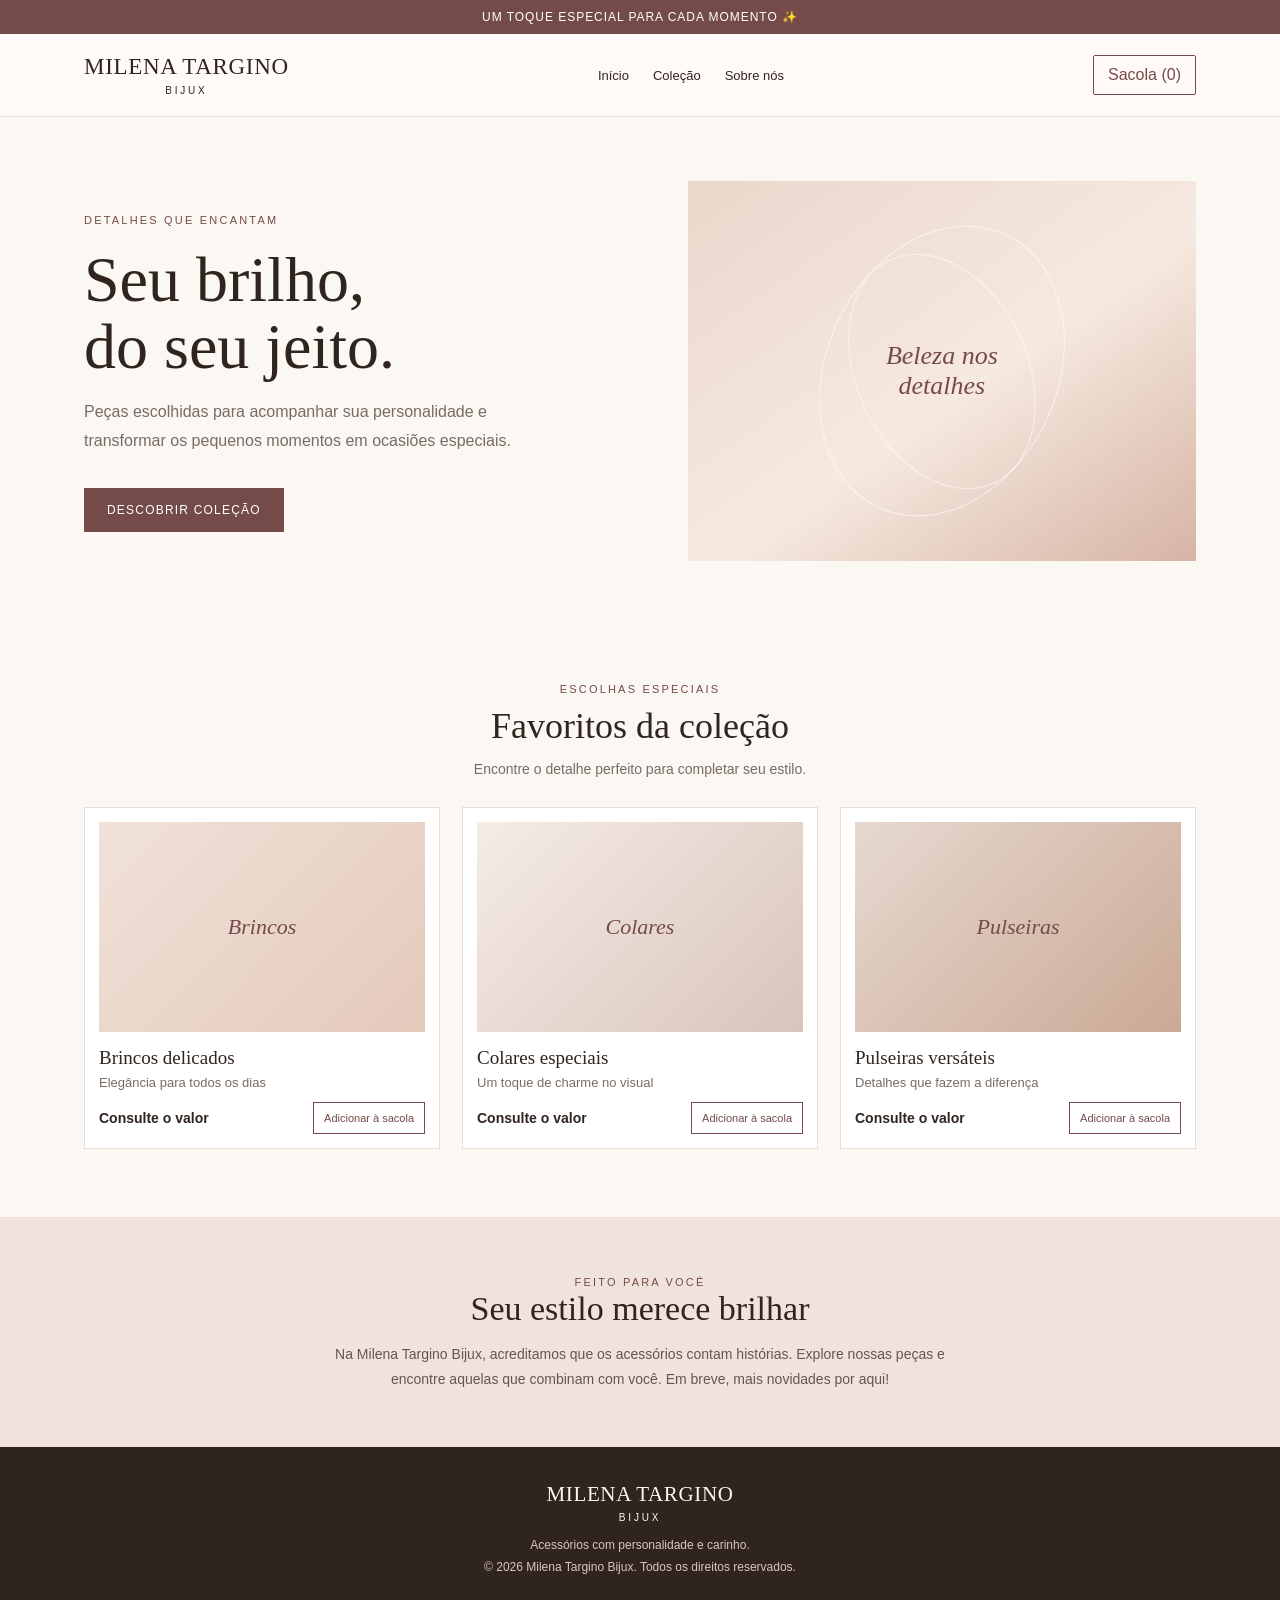
==== index.html @ f4b6da20 "Create initial storefront for Milena Targino Bijux" ====
<!doctype html>
<html lang="pt-BR">
<head>
  <meta charset="utf-8">
  <meta name="viewport" content="width=device-width, initial-scale=1">
  <meta name="theme-color" content="#f8f1ec">
  <meta name="description" content="Acessórios e bijuterias para destacar sua beleza. Conheça a Milena Targino Bijux.">
  <title>Milena Targino Bijux | Acessórios com personalidade</title>
  <style>
    :root{--ink:#30241f;--muted:#796b64;--cream:#fbf7f3;--rose:#ead2cb;--wine:#754b4a;--line:#e8ddd6}
    *{box-sizing:border-box}html{scroll-behavior:smooth}body{margin:0;background:var(--cream);color:var(--ink);font-family:Arial,Helvetica,sans-serif}
    a{color:inherit;text-decoration:none}button{font:inherit;cursor:pointer}.announcement{background:var(--wine);color:#fff;text-align:center;padding:10px 16px;font-size:12px;letter-spacing:.08em}
    header{background:#fffaf7;border-bottom:1px solid var(--line)}.nav{max-width:1160px;margin:auto;padding:20px 24px;display:flex;align-items:center;justify-content:space-between;gap:20px}
    .brand{font-family:Georgia,serif;font-size:23px;letter-spacing:.03em}.brand small{display:block;font:10px Arial,sans-serif;letter-spacing:.28em;text-align:center;margin-top:5px}.links{display:flex;gap:24px;font-size:13px}.cart{border:1px solid var(--wine);background:transparent;padding:10px 14px;color:var(--wine);border-radius:2px}
    .hero{max-width:1160px;margin:auto;padding:64px 24px 70px;display:grid;grid-template-columns:1.05fr .95fr;align-items:center;gap:42px}.eyebrow{text-transform:uppercase;letter-spacing:.2em;font-size:11px;color:var(--wine)}h1{font:clamp(42px,5vw,66px)/1.05 Georgia,serif;font-weight:normal;margin:18px 0}.hero p{color:var(--muted);font-size:16px;line-height:1.8;max-width:440px}.cta{display:inline-block;background:var(--wine);color:white;padding:15px 23px;margin-top:16px;font-size:12px;letter-spacing:.1em;text-transform:uppercase}.hero-art{min-height:380px;background:linear-gradient(145deg,#ead7cc,#f6e9df 55%,#d6b4a5);display:flex;align-items:center;justify-content:center;position:relative;overflow:hidden}.hero-art:before,.hero-art:after{content:"";position:absolute;border:1px solid #fff9;border-radius:50%;width:230px;height:300px;transform:rotate(25deg)}.hero-art:after{width:170px;height:245px;transform:rotate(-25deg)}.hero-art span{font:italic 26px Georgia,serif;color:#754b4a;text-align:center;z-index:1;padding:20px}
    .section{max-width:1160px;margin:auto;padding:48px 24px 68px}.section-head{text-align:center;margin-bottom:30px}.section-head h2{font:normal 36px Georgia,serif;margin:8px 0}.section-head p{color:var(--muted);font-size:14px}
    .products{display:grid;grid-template-columns:repeat(3,1fr);gap:22px}.product{background:white;border:1px solid var(--line);padding:14px}.product-art{height:210px;background:linear-gradient(135deg,#f0e2d9,#e4c9bb);display:grid;place-items:center;color:#754b4a;font:italic 22px Georgia,serif}.product:nth-child(2) .product-art{background:linear-gradient(135deg,#f5ece6,#d8c5bb)}.product:nth-child(3) .product-art{background:linear-gradient(135deg,#e6d9d0,#cba995)}.product h3{font:normal 19px Georgia,serif;margin:15px 0 6px}.product p{color:var(--muted);font-size:13px;margin:0 0 12px}.product-bottom{display:flex;align-items:center;justify-content:space-between;gap:8px}.price{font-weight:bold;font-size:14px}.add{background:transparent;border:1px solid var(--wine);color:var(--wine);padding:9px 10px;font-size:11px}
    .about{background:#f0e3dc;text-align:center;padding:55px 24px}.about h2{font:normal 34px Georgia,serif;margin:0 0 14px}.about p{max-width:620px;margin:auto;color:#655650;line-height:1.8;font-size:14px}
    footer{background:#30241f;color:#fff5ef;padding:35px 24px;text-align:center}footer .brand{font-size:21px}footer p{font-size:12px;color:#d8c7be;line-height:1.8}.notice{position:fixed;bottom:18px;left:50%;transform:translateX(-50%);background:#30241f;color:white;padding:12px 18px;font-size:13px;display:none;z-index:3}
    @media(max-width:700px){.nav{padding:16px;flex-wrap:wrap}.links{order:3;width:100%;justify-content:center;gap:18px}.brand{font-size:20px}.hero{padding:40px 20px;grid-template-columns:1fr;gap:28px}.hero-art{min-height:260px}.section{padding:38px 18px 48px}.products{grid-template-columns:1fr;gap:15px}.product-art{height:230px}.section-head h2{font-size:30px}.cart{padding:8px 10px;font-size:12px}}
  </style>
</head>
<body>
  <div class="announcement">UM TOQUE ESPECIAL PARA CADA MOMENTO ✨</div>
  <header><nav class="nav" aria-label="Navegação principal">
    <a class="brand" href="#" aria-label="Milena Targino Bijux - início">MILENA TARGINO<small>BIJUX</small></a>
    <div class="links"><a href="#inicio">Início</a><a href="#colecao">Coleção</a><a href="#sobre">Sobre nós</a></div>
    <button class="cart" id="cartButton" type="button">Sacola (<span id="cartCount">0</span>)</button>
  </nav></header>
  <main>
    <section class="hero" id="inicio">
      <div><span class="eyebrow">Detalhes que encantam</span><h1>Seu brilho,<br>do seu jeito.</h1><p>Peças escolhidas para acompanhar sua personalidade e transformar os pequenos momentos em ocasiões especiais.</p><a class="cta" href="#colecao">Descobrir coleção</a></div>
      <div class="hero-art" role="img" aria-label="Arte decorativa em tons suaves"><span>Beleza nos<br>detalhes</span></div>
    </section>
    <section class="section" id="colecao"><div class="section-head"><span class="eyebrow">Escolhas especiais</span><h2>Favoritos da coleção</h2><p>Encontre o detalhe perfeito para completar seu estilo.</p></div>
      <div class="products">
        <article class="product"><div class="product-art" aria-label="Ilustração decorativa de brincos">Brincos</div><h3>Brincos delicados</h3><p>Elegância para todos os dias</p><div class="product-bottom"><span class="price">Consulte o valor</span><button class="add" data-product="Brincos delicados">Adicionar à sacola</button></div></article>
        <article class="product"><div class="product-art" aria-label="Ilustração decorativa de colar">Colares</div><h3>Colares especiais</h3><p>Um toque de charme no visual</p><div class="product-bottom"><span class="price">Consulte o valor</span><button class="add" data-product="Colares especiais">Adicionar à sacola</button></div></article>
        <article class="product"><div class="product-art" aria-label="Ilustração decorativa de pulseira">Pulseiras</div><h3>Pulseiras versáteis</h3><p>Detalhes que fazem a diferença</p><div class="product-bottom"><span class="price">Consulte o valor</span><button class="add" data-product="Pulseiras versáteis">Adicionar à sacola</button></div></article>
      </div>
    </section>
    <section class="about" id="sobre"><span class="eyebrow">Feito para você</span><h2>Seu estilo merece brilhar</h2><p>Na Milena Targino Bijux, acreditamos que os acessórios contam histórias. Explore nossas peças e encontre aquelas que combinam com você. Em breve, mais novidades por aqui!</p></section>
  </main>
  <footer><div class="brand">MILENA TARGINO<small>BIJUX</small></div><p>Acessórios com personalidade e carinho.<br>© <span id="year"></span> Milena Targino Bijux. Todos os direitos reservados.</p></footer>
  <div class="notice" id="notice" role="status" aria-live="polite"></div>
  <script>
    const cart = [];
    const count = document.getElementById('cartCount');
    const notice = document.getElementById('notice');
    document.getElementById('year').textContent = new Date().getFullYear();
    document.querySelectorAll('.add').forEach(button => button.addEventListener('click', () => {
      cart.push(button.dataset.product);
      count.textContent = cart.length;
      notice.textContent = button.dataset.product + ' adicionados à sacola.';
      notice.style.display = 'block';
      window.clearTimeout(window.noticeTimer);
      window.noticeTimer = window.setTimeout(() => notice.style.display = 'none', 2400);
    }));
    document.getElementById('cartButton').addEventListener('click', () => {
      notice.textContent = cart.length ? 'Na sua sacola: ' + cart.join(', ') + '.' : 'Sua sacola está vazia por enquanto.';
      notice.style.display = 'block';
      window.clearTimeout(window.noticeTimer);
      window.noticeTimer = window.setTimeout(() => notice.style.display = 'none', 3200);
    });
  </script>
</body>
</html>
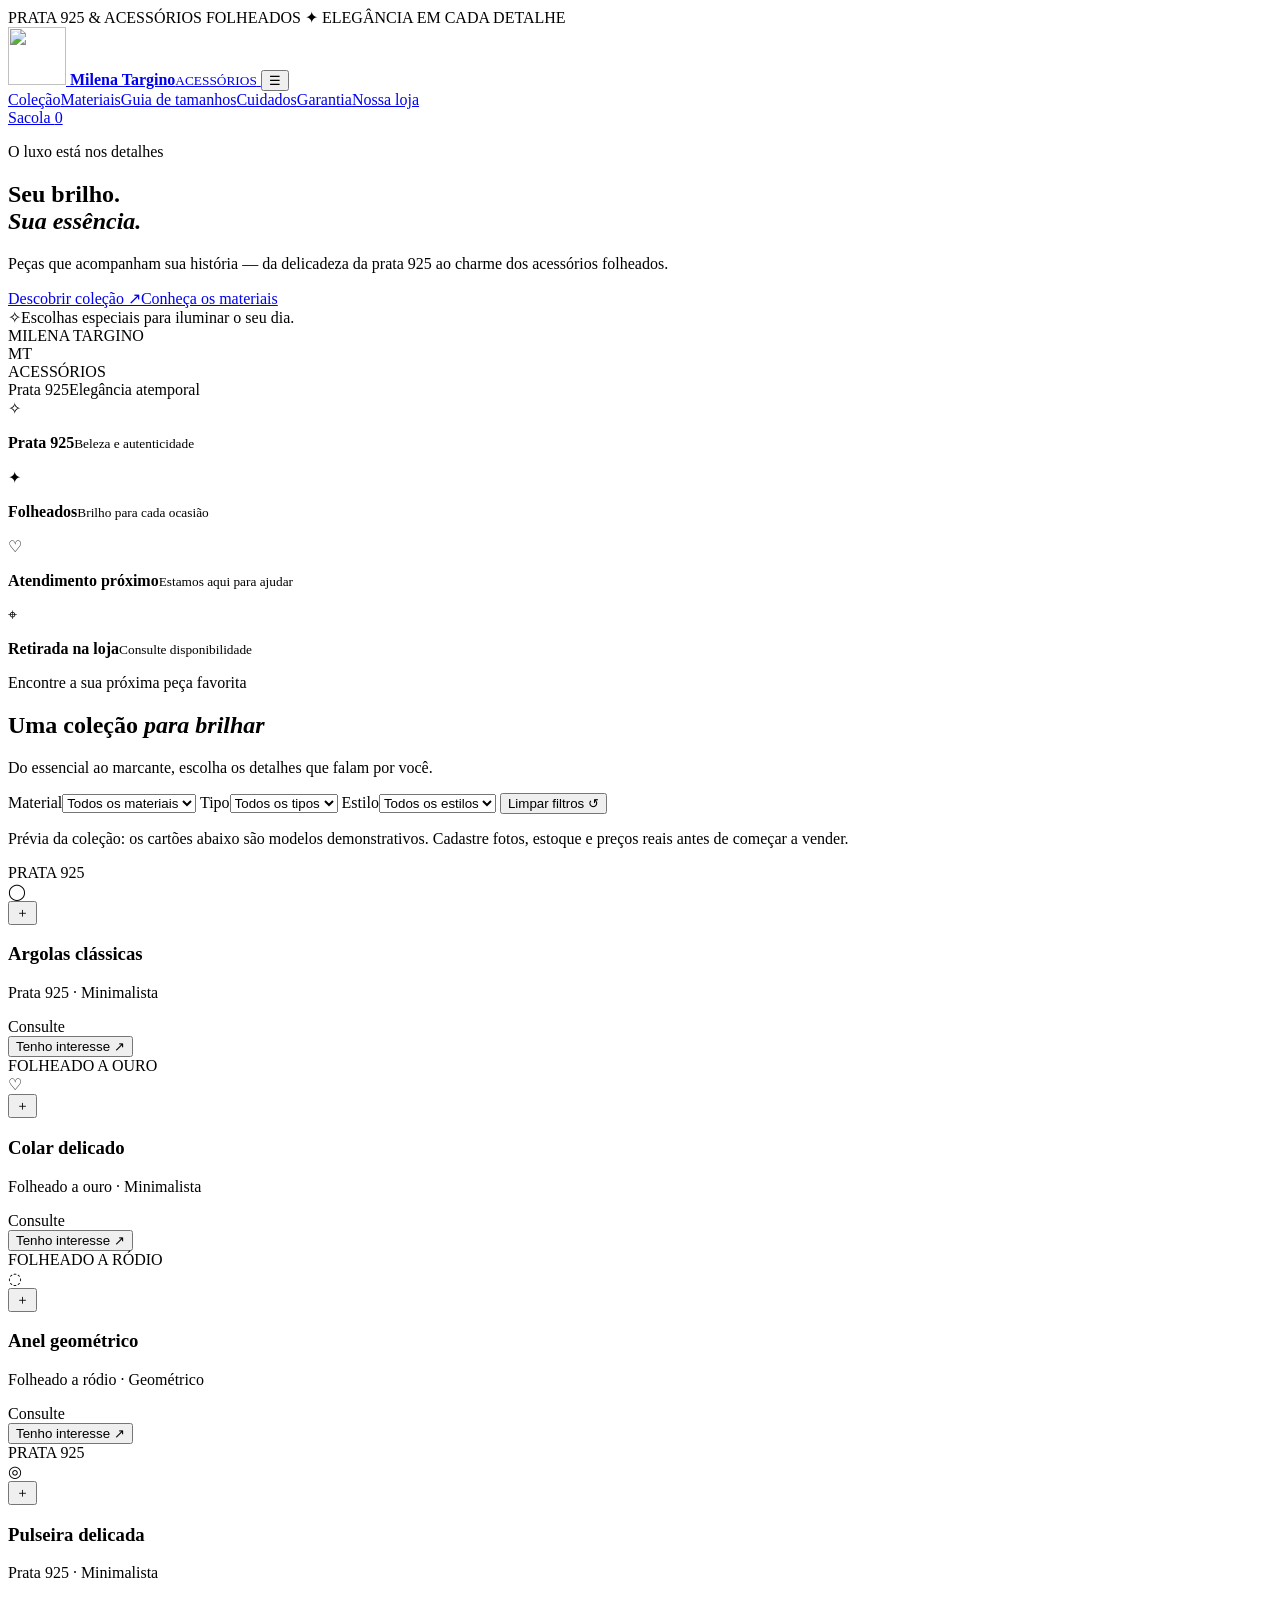
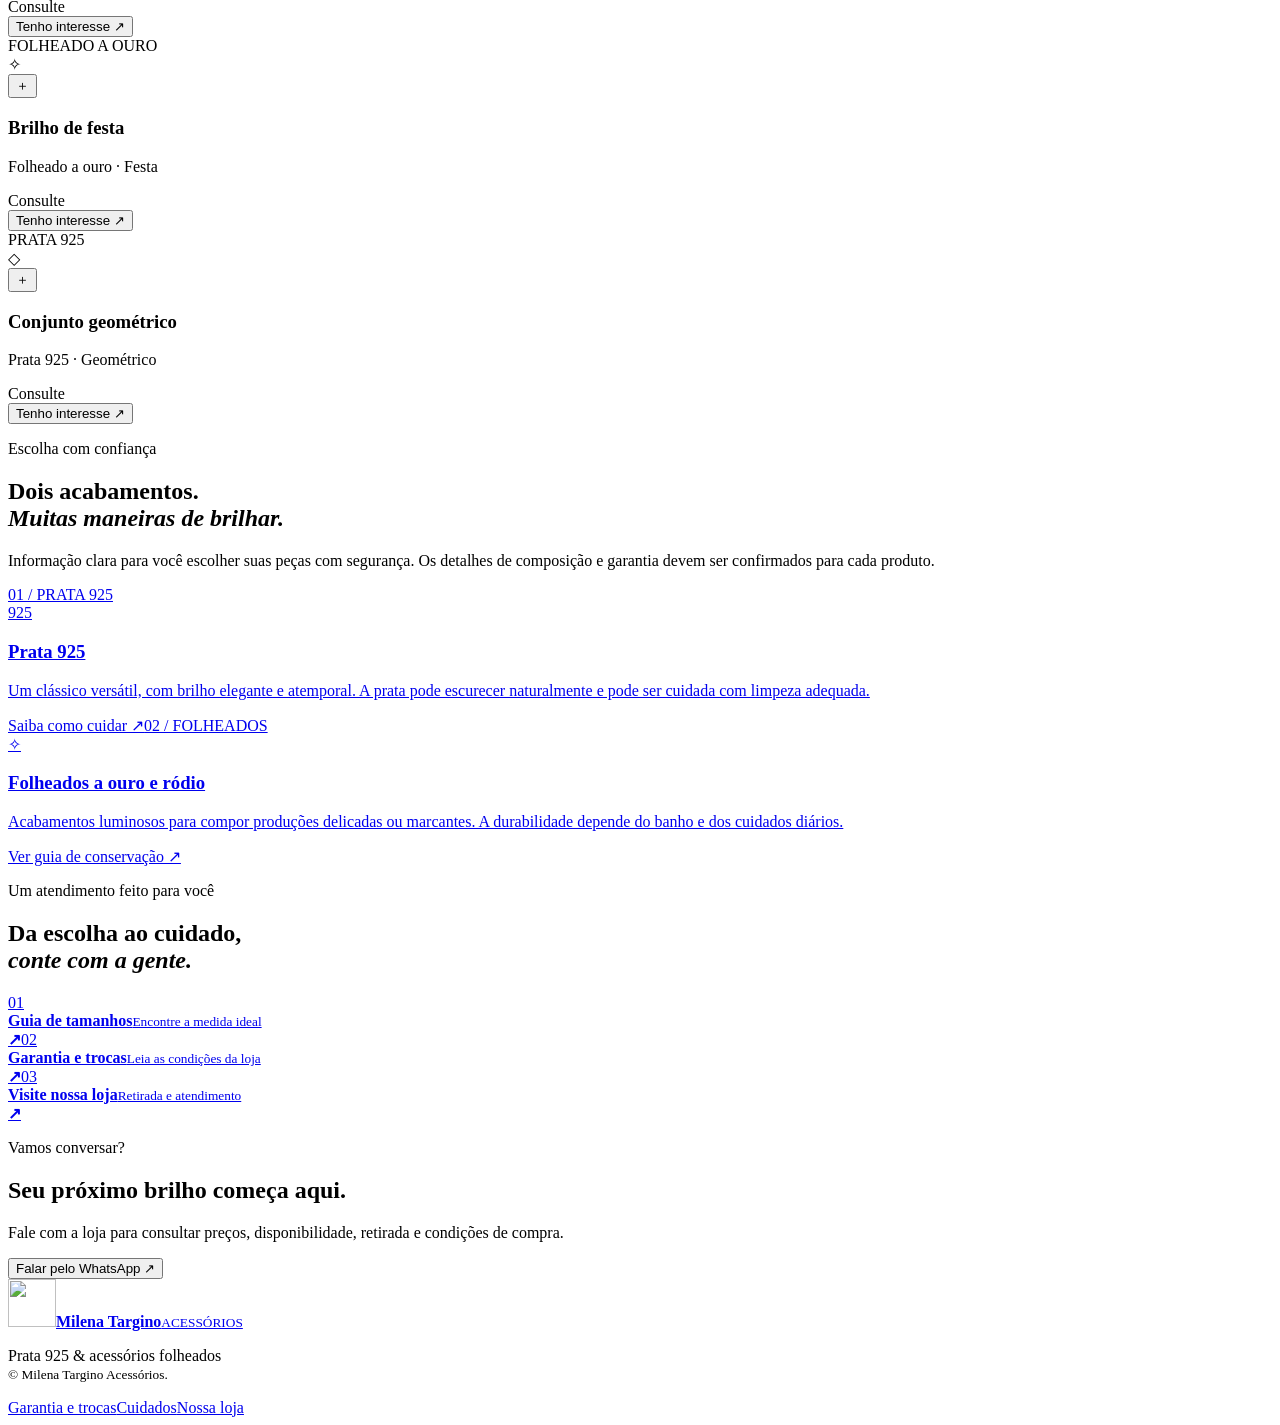
==== commit f05c76eb: "Redesign storefront for Milena Targino Acessórios" ====
--- a/index.html
+++ b/index.html
@@ -3,65 +3,66 @@
 <head>
   <meta charset="utf-8">
   <meta name="viewport" content="width=device-width, initial-scale=1">
-  <meta name="theme-color" content="#f8f1ec">
-  <meta name="description" content="Acessórios e bijuterias para destacar sua beleza. Conheça a Milena Targino Bijux.">
-  <title>Milena Targino Bijux | Acessórios com personalidade</title>
-  <style>
-    :root{--ink:#30241f;--muted:#796b64;--cream:#fbf7f3;--rose:#ead2cb;--wine:#754b4a;--line:#e8ddd6}
-    *{box-sizing:border-box}html{scroll-behavior:smooth}body{margin:0;background:var(--cream);color:var(--ink);font-family:Arial,Helvetica,sans-serif}
-    a{color:inherit;text-decoration:none}button{font:inherit;cursor:pointer}.announcement{background:var(--wine);color:#fff;text-align:center;padding:10px 16px;font-size:12px;letter-spacing:.08em}
-    header{background:#fffaf7;border-bottom:1px solid var(--line)}.nav{max-width:1160px;margin:auto;padding:20px 24px;display:flex;align-items:center;justify-content:space-between;gap:20px}
-    .brand{font-family:Georgia,serif;font-size:23px;letter-spacing:.03em}.brand small{display:block;font:10px Arial,sans-serif;letter-spacing:.28em;text-align:center;margin-top:5px}.links{display:flex;gap:24px;font-size:13px}.cart{border:1px solid var(--wine);background:transparent;padding:10px 14px;color:var(--wine);border-radius:2px}
-    .hero{max-width:1160px;margin:auto;padding:64px 24px 70px;display:grid;grid-template-columns:1.05fr .95fr;align-items:center;gap:42px}.eyebrow{text-transform:uppercase;letter-spacing:.2em;font-size:11px;color:var(--wine)}h1{font:clamp(42px,5vw,66px)/1.05 Georgia,serif;font-weight:normal;margin:18px 0}.hero p{color:var(--muted);font-size:16px;line-height:1.8;max-width:440px}.cta{display:inline-block;background:var(--wine);color:white;padding:15px 23px;margin-top:16px;font-size:12px;letter-spacing:.1em;text-transform:uppercase}.hero-art{min-height:380px;background:linear-gradient(145deg,#ead7cc,#f6e9df 55%,#d6b4a5);display:flex;align-items:center;justify-content:center;position:relative;overflow:hidden}.hero-art:before,.hero-art:after{content:"";position:absolute;border:1px solid #fff9;border-radius:50%;width:230px;height:300px;transform:rotate(25deg)}.hero-art:after{width:170px;height:245px;transform:rotate(-25deg)}.hero-art span{font:italic 26px Georgia,serif;color:#754b4a;text-align:center;z-index:1;padding:20px}
-    .section{max-width:1160px;margin:auto;padding:48px 24px 68px}.section-head{text-align:center;margin-bottom:30px}.section-head h2{font:normal 36px Georgia,serif;margin:8px 0}.section-head p{color:var(--muted);font-size:14px}
-    .products{display:grid;grid-template-columns:repeat(3,1fr);gap:22px}.product{background:white;border:1px solid var(--line);padding:14px}.product-art{height:210px;background:linear-gradient(135deg,#f0e2d9,#e4c9bb);display:grid;place-items:center;color:#754b4a;font:italic 22px Georgia,serif}.product:nth-child(2) .product-art{background:linear-gradient(135deg,#f5ece6,#d8c5bb)}.product:nth-child(3) .product-art{background:linear-gradient(135deg,#e6d9d0,#cba995)}.product h3{font:normal 19px Georgia,serif;margin:15px 0 6px}.product p{color:var(--muted);font-size:13px;margin:0 0 12px}.product-bottom{display:flex;align-items:center;justify-content:space-between;gap:8px}.price{font-weight:bold;font-size:14px}.add{background:transparent;border:1px solid var(--wine);color:var(--wine);padding:9px 10px;font-size:11px}
-    .about{background:#f0e3dc;text-align:center;padding:55px 24px}.about h2{font:normal 34px Georgia,serif;margin:0 0 14px}.about p{max-width:620px;margin:auto;color:#655650;line-height:1.8;font-size:14px}
-    footer{background:#30241f;color:#fff5ef;padding:35px 24px;text-align:center}footer .brand{font-size:21px}footer p{font-size:12px;color:#d8c7be;line-height:1.8}.notice{position:fixed;bottom:18px;left:50%;transform:translateX(-50%);background:#30241f;color:white;padding:12px 18px;font-size:13px;display:none;z-index:3}
-    @media(max-width:700px){.nav{padding:16px;flex-wrap:wrap}.links{order:3;width:100%;justify-content:center;gap:18px}.brand{font-size:20px}.hero{padding:40px 20px;grid-template-columns:1fr;gap:28px}.hero-art{min-height:260px}.section{padding:38px 18px 48px}.products{grid-template-columns:1fr;gap:15px}.product-art{height:230px}.section-head h2{font-size:30px}.cart{padding:8px 10px;font-size:12px}}
-  </style>
+  <meta name="theme-color" content="#f7efe3">
+  <meta name="description" content="Milena Targino Acessórios: prata 925 e acessórios folheados com elegância, cuidado e personalidade.">
+  <title>Milena Targino Acessórios | Prata 925 & Folheados</title>
+  <link rel="icon" href="assets/logo.svg" type="image/svg+xml">
+  <link rel="stylesheet" href="assets/css/style.css">
 </head>
 <body>
-  <div class="announcement">UM TOQUE ESPECIAL PARA CADA MOMENTO ✨</div>
-  <header><nav class="nav" aria-label="Navegação principal">
-    <a class="brand" href="#" aria-label="Milena Targino Bijux - início">MILENA TARGINO<small>BIJUX</small></a>
-    <div class="links"><a href="#inicio">Início</a><a href="#colecao">Coleção</a><a href="#sobre">Sobre nós</a></div>
-    <button class="cart" id="cartButton" type="button">Sacola (<span id="cartCount">0</span>)</button>
-  </nav></header>
-  <main>
-    <section class="hero" id="inicio">
-      <div><span class="eyebrow">Detalhes que encantam</span><h1>Seu brilho,<br>do seu jeito.</h1><p>Peças escolhidas para acompanhar sua personalidade e transformar os pequenos momentos em ocasiões especiais.</p><a class="cta" href="#colecao">Descobrir coleção</a></div>
-      <div class="hero-art" role="img" aria-label="Arte decorativa em tons suaves"><span>Beleza nos<br>detalhes</span></div>
-    </section>
-    <section class="section" id="colecao"><div class="section-head"><span class="eyebrow">Escolhas especiais</span><h2>Favoritos da coleção</h2><p>Encontre o detalhe perfeito para completar seu estilo.</p></div>
-      <div class="products">
-        <article class="product"><div class="product-art" aria-label="Ilustração decorativa de brincos">Brincos</div><h3>Brincos delicados</h3><p>Elegância para todos os dias</p><div class="product-bottom"><span class="price">Consulte o valor</span><button class="add" data-product="Brincos delicados">Adicionar à sacola</button></div></article>
-        <article class="product"><div class="product-art" aria-label="Ilustração decorativa de colar">Colares</div><h3>Colares especiais</h3><p>Um toque de charme no visual</p><div class="product-bottom"><span class="price">Consulte o valor</span><button class="add" data-product="Colares especiais">Adicionar à sacola</button></div></article>
-        <article class="product"><div class="product-art" aria-label="Ilustração decorativa de pulseira">Pulseiras</div><h3>Pulseiras versáteis</h3><p>Detalhes que fazem a diferença</p><div class="product-bottom"><span class="price">Consulte o valor</span><button class="add" data-product="Pulseiras versáteis">Adicionar à sacola</button></div></article>
+  <div class="topline">PRATA 925 & ACESSÓRIOS FOLHEADOS <span>✦</span> ELEGÂNCIA EM CADA DETALHE</div>
+  <header class="site-header">
+    <a class="brand" href="#inicio" aria-label="Milena Targino Acessórios, início">
+      <img src="assets/logo.svg" alt="" width="58" height="58">
+      <span><strong>Milena Targino</strong><small>ACESSÓRIOS</small></span>
+    </a>
+    <button class="menu-toggle" aria-label="Abrir menu" aria-expanded="false">☰</button>
+    <nav class="nav-links" aria-label="Menu principal">
+      <a href="#colecao">Coleção</a><a href="#materiais">Materiais</a><a href="pages/tamanhos.html">Guia de tamanhos</a><a href="pages/cuidados.html">Cuidados</a><a href="pages/garantia.html">Garantia</a><a href="pages/loja.html">Nossa loja</a>
+    </nav>
+    <a class="bag-link" href="#colecao">Sacola <span id="cart-count">0</span></a>
+  </header>
+  <main id="inicio">
+    <section class="hero">
+      <div class="hero-copy">
+        <p class="eyebrow">O luxo está nos detalhes</p>
+        <h1>Seu brilho.<br><em>Sua essência.</em></h1>
+        <p class="hero-text">Peças que acompanham sua história — da delicadeza da prata 925 ao charme dos acessórios folheados.</p>
+        <div class="hero-actions"><a class="button button-dark" href="#colecao">Descobrir coleção <span>↗</span></a><a class="text-link" href="#materiais">Conheça os materiais</a></div>
+        <div class="hero-note"><span class="sparkle">✧</span><span>Escolhas especiais para iluminar o seu dia.</span></div>
+      </div>
+      <div class="hero-visual">
+        <div class="hero-orb"></div>
+        <div class="hero-card"><span class="visual-overline">MILENA TARGINO</span><div class="jewel-symbol">MT</div><span class="visual-caption">ACESSÓRIOS</span></div>
+        <span class="floating-label label-one">Prata 925</span><span class="floating-label label-two">Elegância atemporal</span>
       </div>
     </section>
-    <section class="about" id="sobre"><span class="eyebrow">Feito para você</span><h2>Seu estilo merece brilhar</h2><p>Na Milena Targino Bijux, acreditamos que os acessórios contam histórias. Explore nossas peças e encontre aquelas que combinam com você. Em breve, mais novidades por aqui!</p></section>
+    <section class="trust-strip" aria-label="Diferenciais"><div><span>✧</span><p><b>Prata 925</b><small>Beleza e autenticidade</small></p></div><div><span>✦</span><p><b>Folheados</b><small>Brilho para cada ocasião</small></p></div><div><span>♡</span><p><b>Atendimento próximo</b><small>Estamos aqui para ajudar</small></p></div><div><span>⌖</span><p><b>Retirada na loja</b><small>Consulte disponibilidade</small></p></div></section>
+    <section class="section collection" id="colecao">
+      <div class="section-heading"><div><p class="eyebrow">Encontre a sua próxima peça favorita</p><h2>Uma coleção <em>para brilhar</em></h2></div><p>Do essencial ao marcante, escolha os detalhes que falam por você.</p></div>
+      <div class="filters" aria-label="Filtros de produtos">
+        <label>Material<select id="filter-material"><option value="todos">Todos os materiais</option><option value="prata925">Prata 925</option><option value="folheado-ouro">Folheado a ouro</option><option value="folheado-rodio">Folheado a ródio</option></select></label>
+        <label>Tipo<select id="filter-type"><option value="todos">Todos os tipos</option><option value="aneis">Anéis</option><option value="brincos">Brincos</option><option value="colares">Colares</option><option value="pulseiras">Pulseiras</option><option value="conjuntos">Conjuntos</option></select></label>
+        <label>Estilo<select id="filter-style"><option value="todos">Todos os estilos</option><option value="minimalista">Minimalista</option><option value="festa">Festa</option><option value="geometrico">Geométrico</option></select></label>
+        <button id="clear-filters" class="clear-filter" type="button">Limpar filtros ↺</button>
+      </div>
+      <p class="catalog-note">Prévia da coleção: os cartões abaixo são modelos demonstrativos. Cadastre fotos, estoque e preços reais antes de começar a vender.</p>
+      <div class="product-grid" id="product-grid">
+        <article class="product-card" data-material="prata925" data-type="brincos" data-style="minimalista"><div class="product-image product-silver"><span class="product-tag">PRATA 925</span><div class="jewel-art silver-hoop">◯</div><button class="quick-add" data-name="Argolas clássicas em prata 925" type="button" aria-label="Adicionar argolas à sacola">＋</button></div><div class="product-meta"><div><h3>Argolas clássicas</h3><p>Prata 925 · Minimalista</p></div><span class="price">Consulte</span></div><button class="product-cta" data-name="Argolas clássicas em prata 925">Tenho interesse ↗</button></article>
+        <article class="product-card" data-material="folheado-ouro" data-type="colares" data-style="minimalista"><div class="product-image product-gold"><span class="product-tag">FOLHEADO A OURO</span><div class="jewel-art gold-chain">♡</div><button class="quick-add" data-name="Colar delicado folheado a ouro" type="button" aria-label="Adicionar colar à sacola">＋</button></div><div class="product-meta"><div><h3>Colar delicado</h3><p>Folheado a ouro · Minimalista</p></div><span class="price">Consulte</span></div><button class="product-cta" data-name="Colar delicado folheado a ouro">Tenho interesse ↗</button></article>
+        <article class="product-card" data-material="folheado-rodio" data-type="aneis" data-style="geometrico"><div class="product-image product-pearl"><span class="product-tag">FOLHEADO A RÓDIO</span><div class="jewel-art ring-art">◌</div><button class="quick-add" data-name="Anel geométrico folheado a ródio" type="button" aria-label="Adicionar anel à sacola">＋</button></div><div class="product-meta"><div><h3>Anel geométrico</h3><p>Folheado a ródio · Geométrico</p></div><span class="price">Consulte</span></div><button class="product-cta" data-name="Anel geométrico folheado a ródio">Tenho interesse ↗</button></article>
+        <article class="product-card" data-material="prata925" data-type="pulseiras" data-style="minimalista"><div class="product-image product-blush"><span class="product-tag">PRATA 925</span><div class="jewel-art bracelet-art">◎</div><button class="quick-add" data-name="Pulseira delicada em prata 925" type="button" aria-label="Adicionar pulseira à sacola">＋</button></div><div class="product-meta"><div><h3>Pulseira delicada</h3><p>Prata 925 · Minimalista</p></div><span class="price">Consulte</span></div><button class="product-cta" data-name="Pulseira delicada em prata 925">Tenho interesse ↗</button></article>
+        <article class="product-card" data-material="folheado-ouro" data-type="brincos" data-style="festa"><div class="product-image product-sand"><span class="product-tag">FOLHEADO A OURO</span><div class="jewel-art drop-art">✧</div><button class="quick-add" data-name="Brincos festa folheados a ouro" type="button" aria-label="Adicionar brincos à sacola">＋</button></div><div class="product-meta"><div><h3>Brilho de festa</h3><p>Folheado a ouro · Festa</p></div><span class="price">Consulte</span></div><button class="product-cta" data-name="Brincos festa folheados a ouro">Tenho interesse ↗</button></article>
+        <article class="product-card" data-material="prata925" data-type="conjuntos" data-style="geometrico"><div class="product-image product-lilac"><span class="product-tag">PRATA 925</span><div class="jewel-art set-art">◇</div><button class="quick-add" data-name="Conjunto geométrico em prata 925" type="button" aria-label="Adicionar conjunto à sacola">＋</button></div><div class="product-meta"><div><h3>Conjunto geométrico</h3><p>Prata 925 · Geométrico</p></div><span class="price">Consulte</span></div><button class="product-cta" data-name="Conjunto geométrico em prata 925">Tenho interesse ↗</button></article>
+      </div>
+      <p id="empty-state" class="empty-state" hidden>Nenhuma peça encontrada com esses filtros. Tente outra combinação.</p>
+    </section>
+    <section class="materials" id="materiais"><div class="materials-intro"><p class="eyebrow">Escolha com confiança</p><h2>Dois acabamentos.<br><em>Muitas maneiras de brilhar.</em></h2><p>Informação clara para você escolher suas peças com segurança. Os detalhes de composição e garantia devem ser confirmados para cada produto.</p></div><a class="material-card material-card-silver" href="pages/garantia.html"><span class="material-number">01 / PRATA 925</span><div class="material-icon">925</div><h3>Prata 925</h3><p>Um clássico versátil, com brilho elegante e atemporal. A prata pode escurecer naturalmente e pode ser cuidada com limpeza adequada.</p><span class="material-link">Saiba como cuidar ↗</span></a><a class="material-card material-card-gold" href="pages/cuidados.html"><span class="material-number">02 / FOLHEADOS</span><div class="material-icon">✧</div><h3>Folheados a ouro e ródio</h3><p>Acabamentos luminosos para compor produções delicadas ou marcantes. A durabilidade depende do banho e dos cuidados diários.</p><span class="material-link">Ver guia de conservação ↗</span></a></section>
+    <section class="service-band"><div><p class="eyebrow">Um atendimento feito para você</p><h2>Da escolha ao cuidado,<br><em>conte com a gente.</em></h2></div><div class="service-links"><a href="pages/tamanhos.html"><span>01</span><div><b>Guia de tamanhos</b><small>Encontre a medida ideal</small></div><strong>↗</strong></a><a href="pages/garantia.html"><span>02</span><div><b>Garantia e trocas</b><small>Leia as condições da loja</small></div><strong>↗</strong></a><a href="pages/loja.html"><span>03</span><div><b>Visite nossa loja</b><small>Retirada e atendimento</small></div><strong>↗</strong></a></div></section>
+    <section class="newsletter" id="contato"><div><p class="eyebrow">Vamos conversar?</p><h2>Seu próximo brilho começa aqui.</h2><p>Fale com a loja para consultar preços, disponibilidade, retirada e condições de compra.</p></div><button class="button button-dark whatsapp-link" type="button">Falar pelo WhatsApp ↗</button></section>
   </main>
-  <footer><div class="brand">MILENA TARGINO<small>BIJUX</small></div><p>Acessórios com personalidade e carinho.<br>© <span id="year"></span> Milena Targino Bijux. Todos os direitos reservados.</p></footer>
-  <div class="notice" id="notice" role="status" aria-live="polite"></div>
-  <script>
-    const cart = [];
-    const count = document.getElementById('cartCount');
-    const notice = document.getElementById('notice');
-    document.getElementById('year').textContent = new Date().getFullYear();
-    document.querySelectorAll('.add').forEach(button => button.addEventListener('click', () => {
-      cart.push(button.dataset.product);
-      count.textContent = cart.length;
-      notice.textContent = button.dataset.product + ' adicionados à sacola.';
-      notice.style.display = 'block';
-      window.clearTimeout(window.noticeTimer);
-      window.noticeTimer = window.setTimeout(() => notice.style.display = 'none', 2400);
-    }));
-    document.getElementById('cartButton').addEventListener('click', () => {
-      notice.textContent = cart.length ? 'Na sua sacola: ' + cart.join(', ') + '.' : 'Sua sacola está vazia por enquanto.';
-      notice.style.display = 'block';
-      window.clearTimeout(window.noticeTimer);
-      window.noticeTimer = window.setTimeout(() => notice.style.display = 'none', 3200);
-    });
-  </script>
+  <footer class="site-footer"><a class="brand footer-brand" href="#inicio"><img src="assets/logo.svg" alt="" width="48" height="48"><span><strong>Milena Targino</strong><small>ACESSÓRIOS</small></span></a><p>Prata 925 & acessórios folheados<br><small>© <span id="year"></span> Milena Targino Acessórios.</small></p><div class="footer-links"><a href="pages/garantia.html">Garantia e trocas</a><a href="pages/cuidados.html">Cuidados</a><a href="pages/loja.html">Nossa loja</a></div></footer>
+  <div class="toast" id="toast" role="status" aria-live="polite"></div>
+  <script src="assets/js/main.js"></script>
 </body>
 </html>
